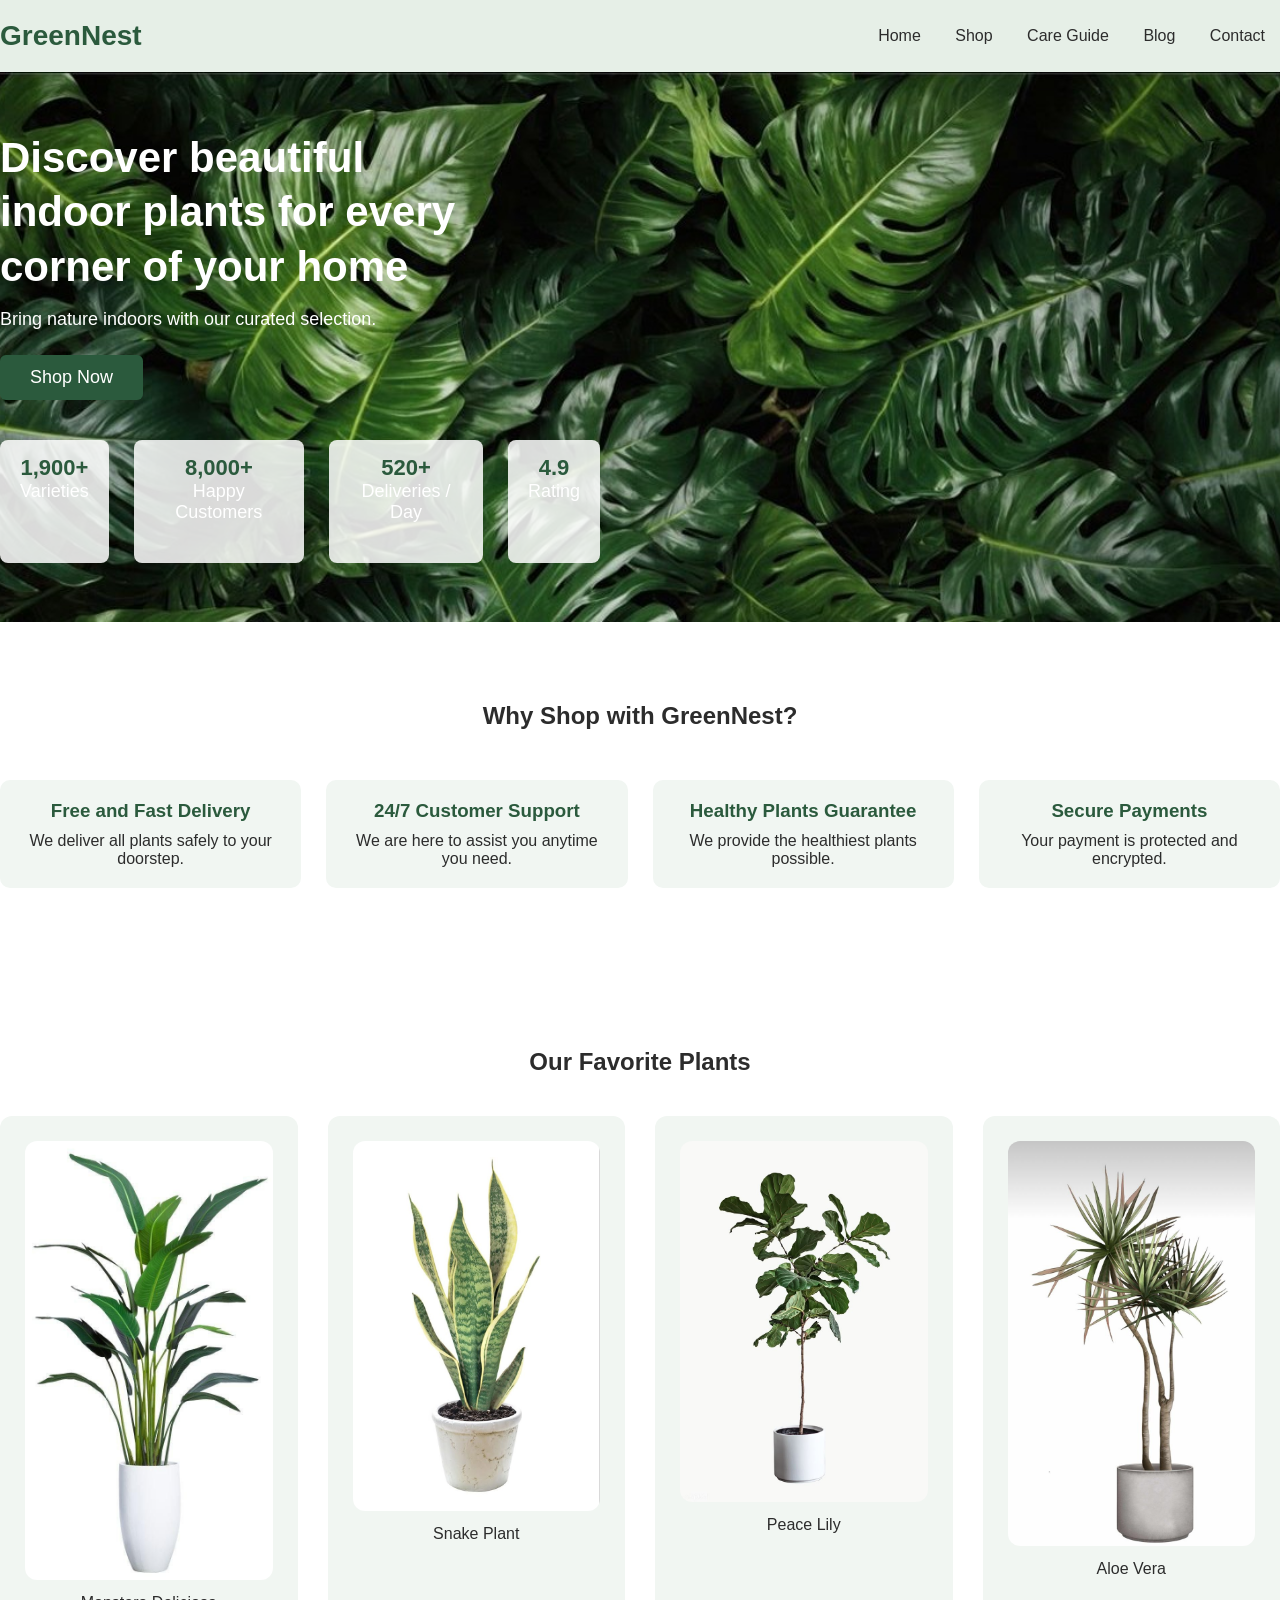
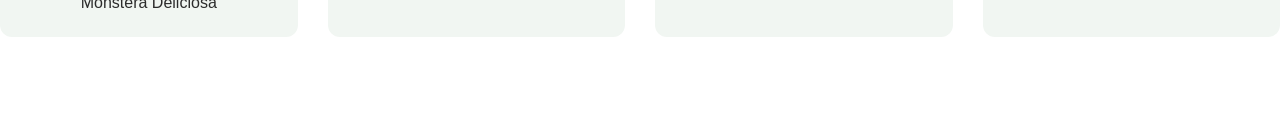
==== index.html @ 1a2069f9 "Create index.html" ====
<!DOCTYPE html>
<html lang="en">
<head>
    <meta charset="UTF-8">
    <meta name="viewport" content="width=device-width, initial-scale=1.0">
    <title>GreenNest</title>
    <link rel="stylesheet" href="style.css">
</head>
<body>

<!-- HEADER -->
<header>
    <div class="container nav">
        <h2 class="logo">GreenNest</h2>

        <nav>
            <a href="#">Home</a>
            <a href="#">Shop</a>
            <a href="#">Care Guide</a>
            <a href="#">Blog</a>
            <a href="#">Contact</a>
        </nav>
    </div>
</header>

<!-- HERO SECTION -->
<section class="hero">
    <div class="container hero-content">
        <h1>Discover beautiful<br> indoor plants for every<br> corner of your home</h1>
        <p>Bring nature indoors with our curated selection.</p>

        <button class="btn">Shop Now</button>

        <div class="stats">
            <div class="stat">
                <h3>1,900+</h3>
                <p>Varieties</p>
            </div>
            <div class="stat">
                <h3>8,000+</h3>
                <p>Happy Customers</p>
            </div>
            <div class="stat">
                <h3>520+</h3>
                <p>Deliveries / Day</p>
            </div>
            <div class="stat">
                <h3>4.9</h3>
                <p>Rating</p>
            </div>
        </div>
    </div>
</section>

<!-- WHY SHOP SECTION -->
<section class="why">
    <div class="container">
        <h2>Why Shop with GreenNest?</h2>

        <div class="why-grid">
            <div class="why-item">
                <h3>Free and Fast Delivery</h3>
                <p>We deliver all plants safely to your doorstep.</p>
            </div>

            <div class="why-item">
                <h3>24/7 Customer Support</h3>
                <p>We are here to assist you anytime you need.</p>
            </div>

            <div class="why-item">
                <h3>Healthy Plants Guarantee</h3>
                <p>We provide the healthiest plants possible.</p>
            </div>

            <div class="why-item">
                <h3>Secure Payments</h3>
                <p>Your payment is protected and encrypted.</p>
            </div>
        </div>
    </div>
</section>

<!-- FEATURED PLANTS -->
<section class="featured">
    <div class="container">
        <h2>Our Favorite Plants</h2>

        <div class="plant-grid">
            <div class="plant-card">
                <img src="img/Planta Bananeira Ravenala 18 Folhas Palmeira 310cm Folhagem.jpg" alt="">
                <p>Monstera Deliciosa</p>
            </div>

            <div class="plant-card">
                <img src="img/Download (2).jpg" alt="">
                <p>Snake Plant</p>
            </div>

            <div class="plant-card">
                <img src="img/Download (3).jpg" alt="">
                <p>Peace Lily</p>
            </div>

            <div class="plant-card">
                <img src="img/Download (4).jpg" alt="">
                <p>Aloe Vera</p>
            </div>
        </div>
    </div>
</section>

</body>
</html>
---- style.css ----
* {
    margin: 0;
    padding: 0;
    box-sizing: border-box;
    font-family: "Arial", sans-serif;
}

body {
    background: #f3f3f3;
    color: #2c2c2c;
}

/* HEADER */
header {
    background: #e6efe7;
    padding: 20px 0;
}

.nav {
    display: flex;
    justify-content: space-between;
    align-items: center;
}

.logo {
    color: #2b5a3d;
    font-size: 28px;
    font-weight: bold;
}

nav a {
    margin: 0 15px;
    text-decoration: none;
    color: #2c2c2c;
    font-weight: 500;
}

.icons span {
    margin-left: 15px;
    font-size: 20px;
    cursor: pointer;
}

/* HERO SECTION */
.hero {
    background: url("img/Download.jpg") center/cover no-repeat;
    height: 550px;
    display: flex;
    align-items: center;
}

.hero-content {
    max-width: 600px;
    color: white;
}

.hero h1 {
    font-size: 42px;
    line-height: 1.3;
    margin-bottom: 15px;
}

.hero p {
    font-size: 18px;
    margin-bottom: 25px;
}

.btn {
    padding: 12px 30px;
    border: none;
    background: #2b5a3d;
    color: white;
    font-size: 18px;
    border-radius: 6px;
    cursor: pointer;
}

.stats {
    margin-top: 40px;
    display: flex;
    gap: 25px;
}

.stat {
    background: rgba(255,255,255,0.85);
    padding: 15px 20px;
    border-radius: 8px;
    text-align: center;
}

.stat h3 {
    font-size: 22px;
    color: #2b5a3d;
}

/* WHY SHOP */
.why {
    padding: 80px 0;
    background: #ffffff;
    text-align: center;
}

.why-grid {
    margin-top: 50px;
    display: grid;
    grid-template-columns: repeat(4, 1fr);
    gap: 25px;
}

.why-item {
    background: #f1f6f2;
    padding: 20px;
    border-radius: 10px;
}

.why-item h3 {
    color: #2b5a3d;
    margin-bottom: 10px;
}

/* FAVORITE PLANTS */
.featured {
    padding: 80px 0;
    background: #ffffff;
    text-align: center;
}

.plant-grid {
    margin-top: 40px;
    display: grid;
    grid-template-columns: repeat(4, 1fr);
    gap: 30px;
}

.plant-card {
    background: #f1f6f2;
    padding: 25px;
    border-radius: 12px;
}

.plant-card img {
    width: 100%;
    border-radius: 12px;
    margin-bottom: 10px;
}
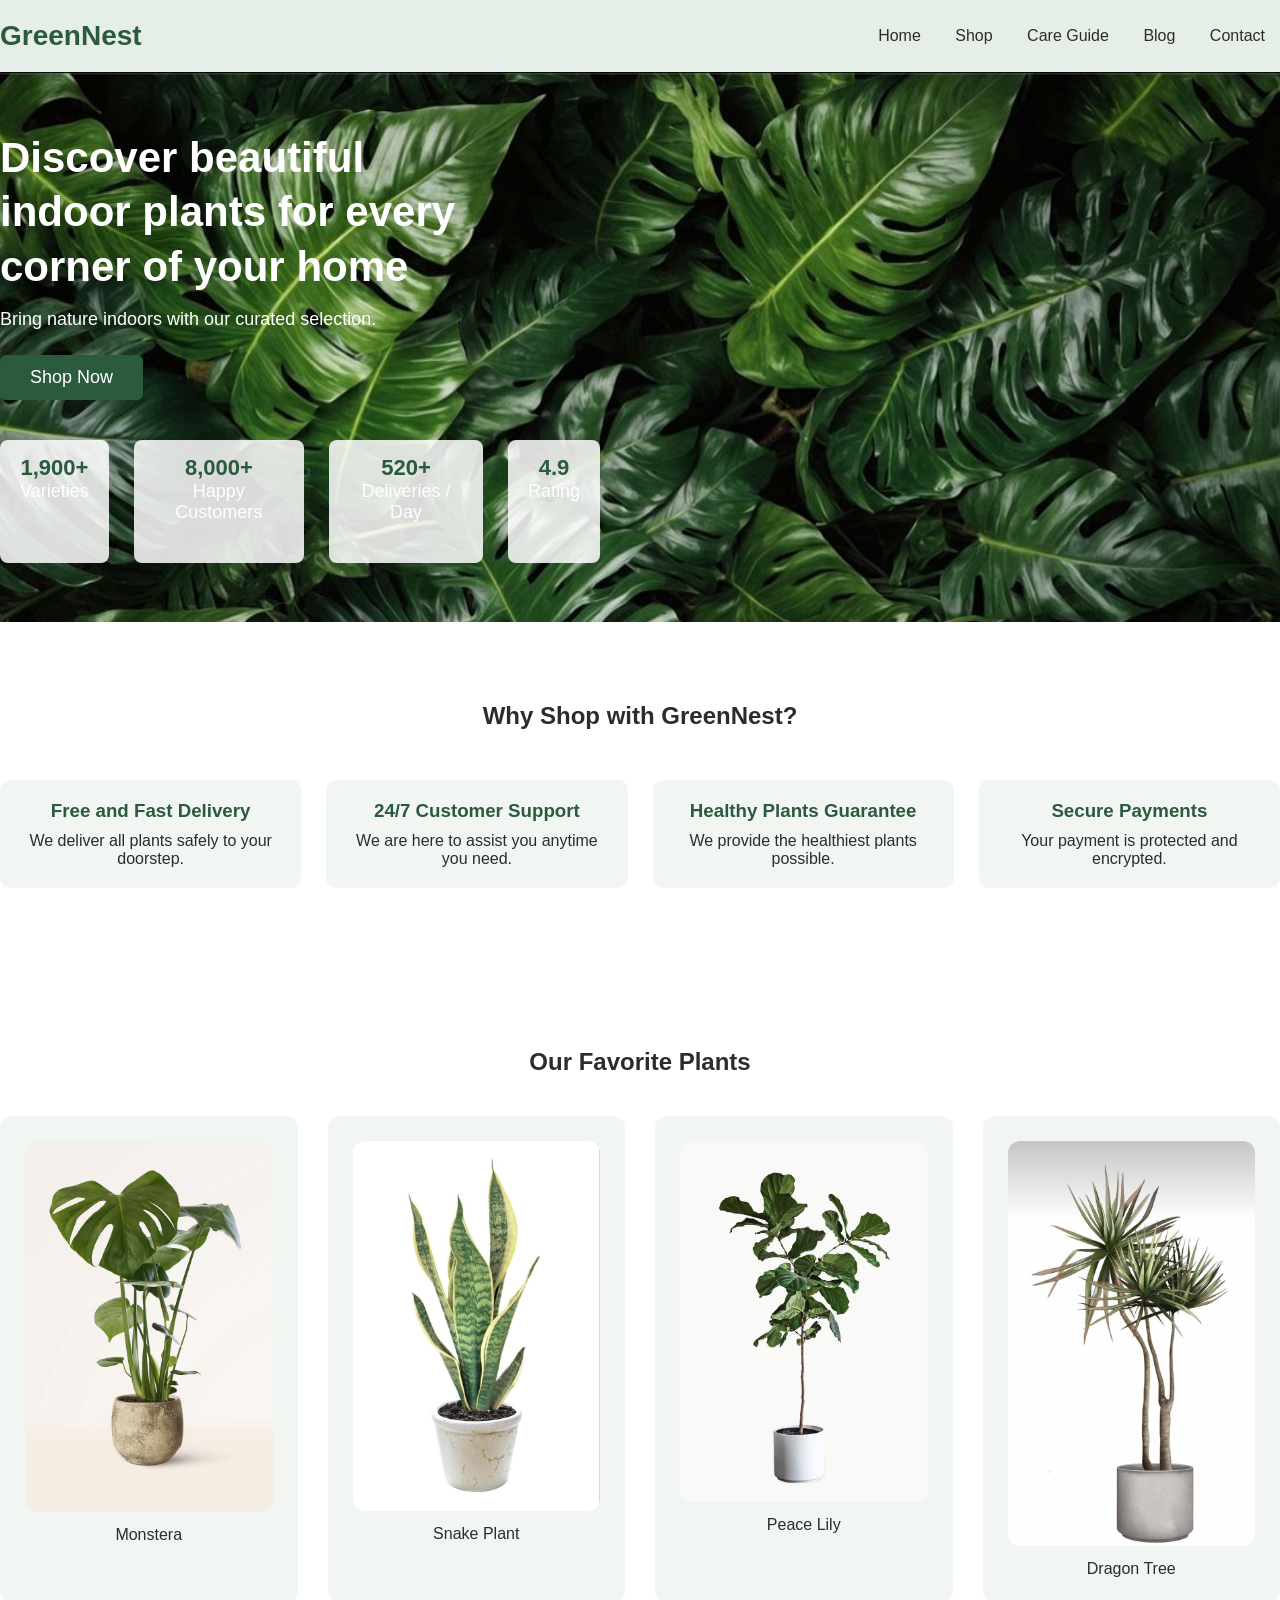
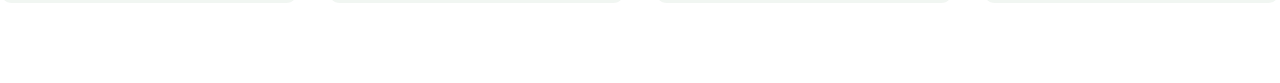
==== commit 0f6eb008: "Rename image files to descriptive names" ====
--- a/index.html
+++ b/index.html
@@ -9,7 +9,7 @@
 <body>
 
 <!-- HEADER -->
-<header>
+<header class="complet">
     <div class="container nav">
         <h2 class="logo">GreenNest</h2>
 
@@ -88,23 +88,23 @@
 
         <div class="plant-grid">
             <div class="plant-card">
-                <img src="img/Planta Bananeira Ravenala 18 Folhas Palmeira 310cm Folhagem.jpg" alt="">
-                <p>Monstera Deliciosa</p>
+                <img src="img/monstera.jpg" alt="">
+                <p>Monstera</p>
             </div>
 
             <div class="plant-card">
-                <img src="img/Download (2).jpg" alt="">
+                <img src="img/snake-plant.jpg" alt="">
                 <p>Snake Plant</p>
             </div>
 
             <div class="plant-card">
-                <img src="img/Download (3).jpg" alt="">
+                <img src="img/peace-lily.jpg" alt="">
                 <p>Peace Lily</p>
             </div>
 
             <div class="plant-card">
-                <img src="img/Download (4).jpg" alt="">
-                <p>Aloe Vera</p>
+                <img src="img/dragon-tree.jpg" alt="">
+                <p>Dragon Tree</p>
             </div>
         </div>
     </div>
--- a/style.css
+++ b/style.css
@@ -43,7 +43,7 @@
 
 /* HERO SECTION */
 .hero {
-    background: url("img/Download.jpg") center/cover no-repeat;
+    background: url("img/header.jpg") center/cover no-repeat;
     height: 550px;
     display: flex;
     align-items: center;
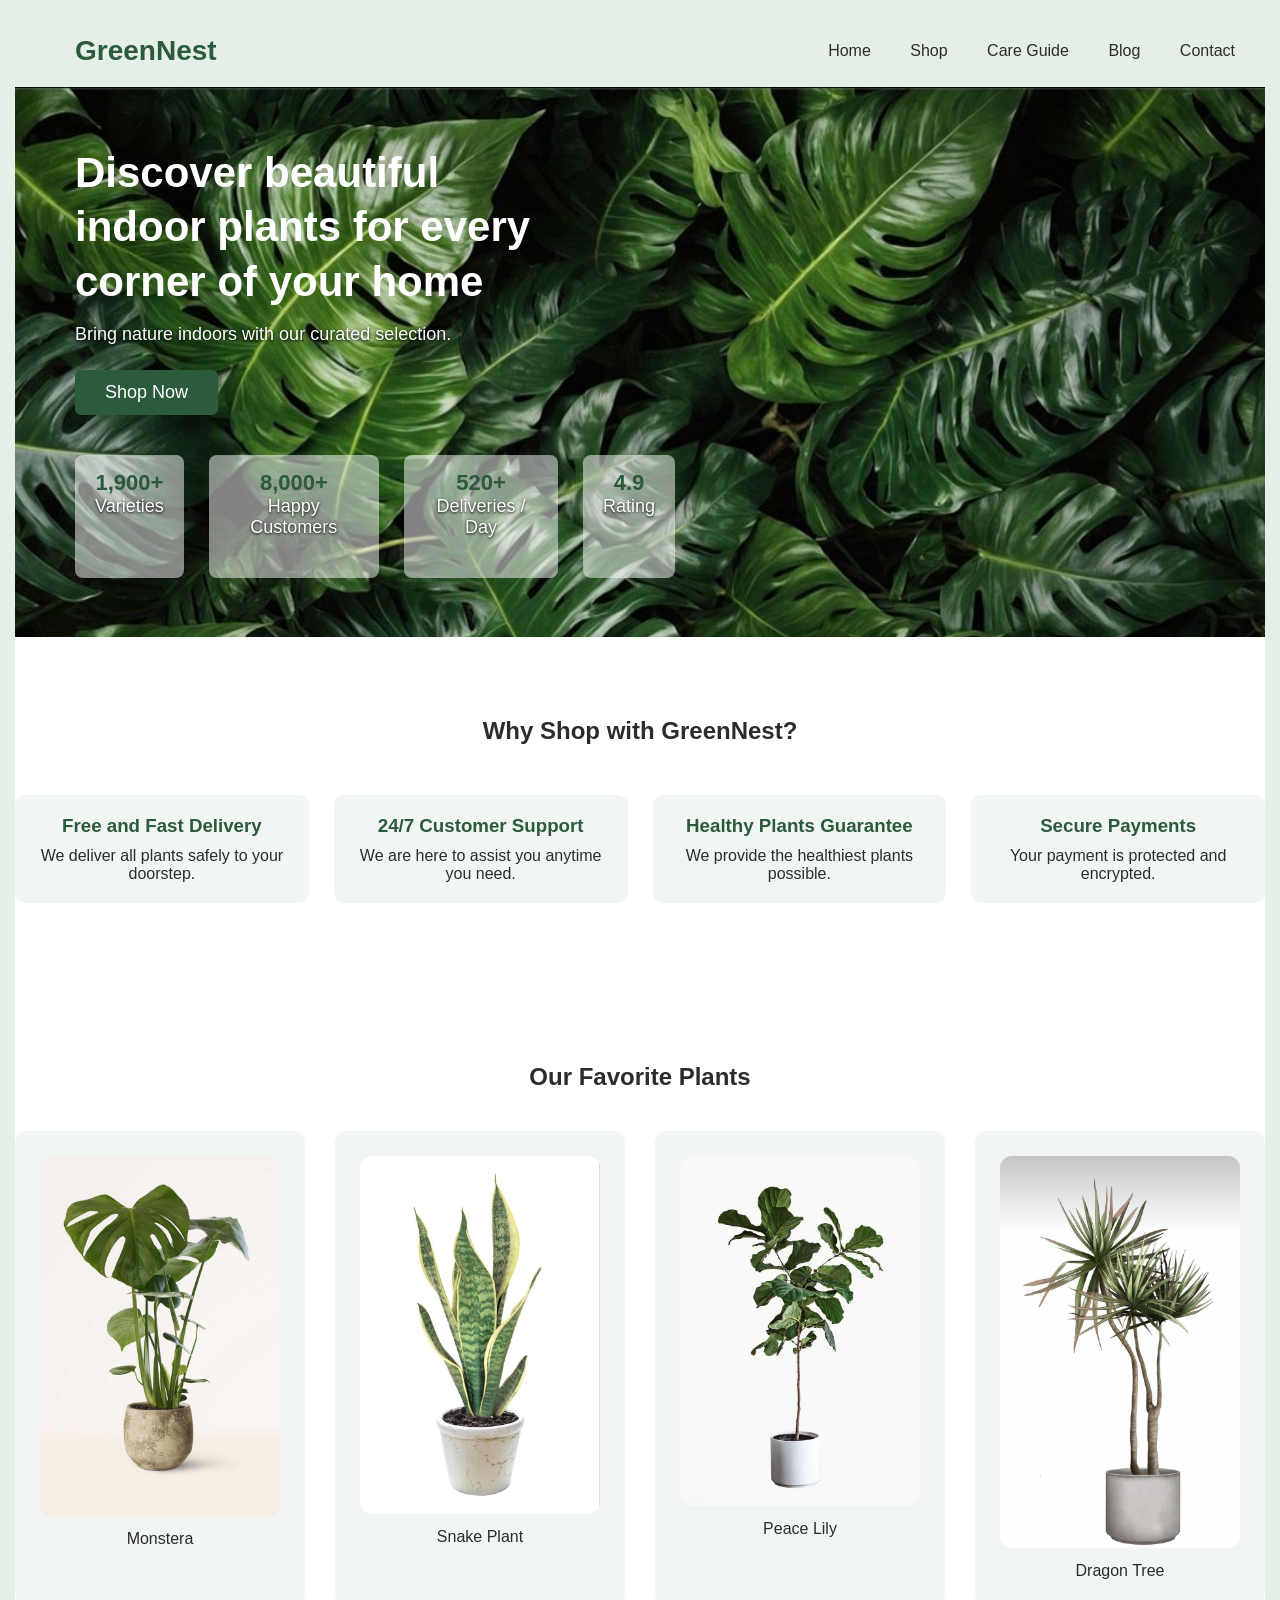
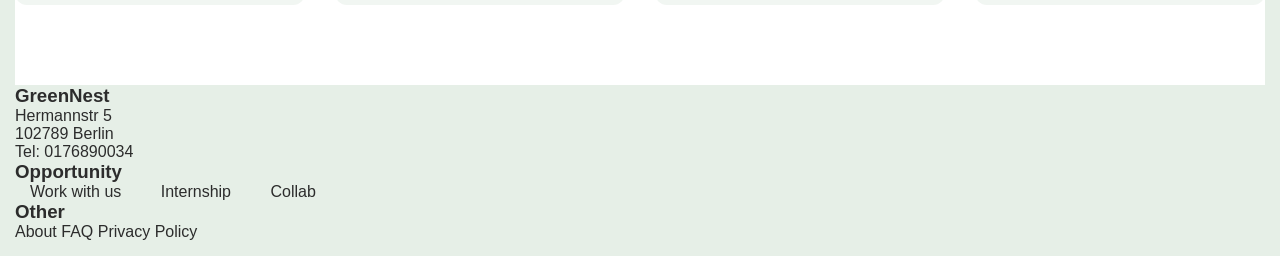
==== commit 33246827: "Add footer columns (Other section) - pending CSS styling" ====
--- a/index.html
+++ b/index.html
@@ -109,6 +109,30 @@
         </div>
     </div>
 </section>
+<footer>
+    <div class="bigbox">
+        <div class="information">
+            <h3 class="text-base">GreenNest</h3>
+            <p>Hermannstr 5</p>
+            <p>102789 Berlin</p>
+            <p>Tel: 0176890034</p>
+        </div>
+        <div class="opportunity">
+            <h3 class="text-base">Opportunity</h3>
+            <nav class="footernav">
+                <a class="footerlink">Work with us</a>
+                <a class="footerlink">Internship</a>
+                <a class="footerlink">Collab</a>
+            </nav>
+        </div>
+        <div class="other">
+            <h3 class="text-base">Other</h3>
+            <a class="footernav">About</a>
+            <a class="footernav">FAQ</a>
+            <a class="footernav">Privacy Policy</a>
+        </div>
+    </div>
+</footer>
 
 </body>
 </html>
--- a/style.css
+++ b/style.css
@@ -6,26 +6,30 @@
 }
 
 body {
-    background: #f3f3f3;
+    background: #e6efe7;
     color: #2c2c2c;
+    margin: 15px;
 }
 
 /* HEADER */
 header {
     background: #e6efe7;
     padding: 20px 0;
+    
 }
 
 .nav {
     display: flex;
     justify-content: space-between;
     align-items: center;
+    margin-right: 10px;
 }
 
 .logo {
     color: #2b5a3d;
     font-size: 28px;
     font-weight: bold;
+    margin-left: 60px;
 }
 
 nav a {
@@ -33,6 +37,7 @@
     text-decoration: none;
     color: #2c2c2c;
     font-weight: 500;
+    margin-right: 20px;
 }
 
 .icons span {
@@ -52,6 +57,7 @@
 .hero-content {
     max-width: 600px;
     color: white;
+    margin-left: 60px;
 }
 
 .hero h1 {
@@ -63,6 +69,7 @@
 .hero p {
     font-size: 18px;
     margin-bottom: 25px;
+    text-shadow: 0 1px 3px rgba(0,0,0,1);
 }
 
 .btn {
@@ -82,7 +89,7 @@
 }
 
 .stat {
-    background: rgba(255,255,255,0.85);
+    background: rgba(255,255,255,0.50);
     padding: 15px 20px;
     border-radius: 8px;
     text-align: center;
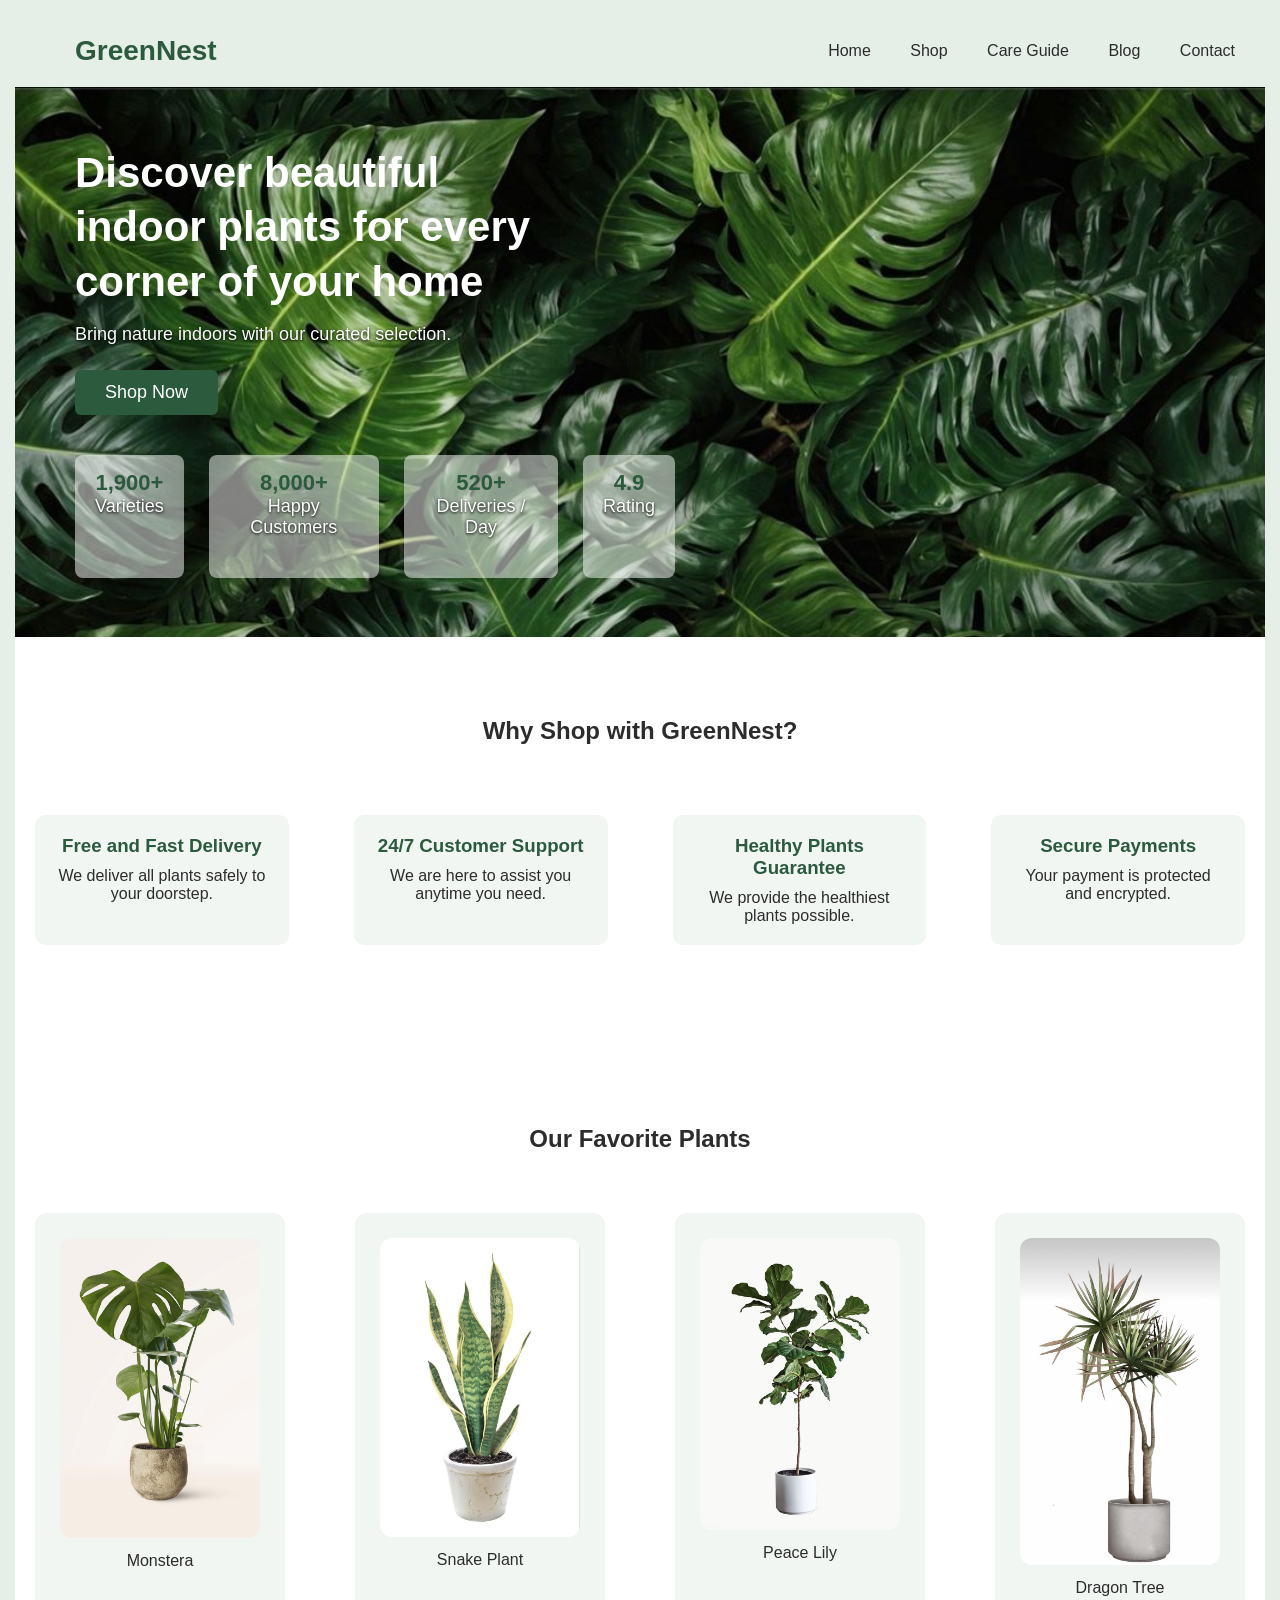
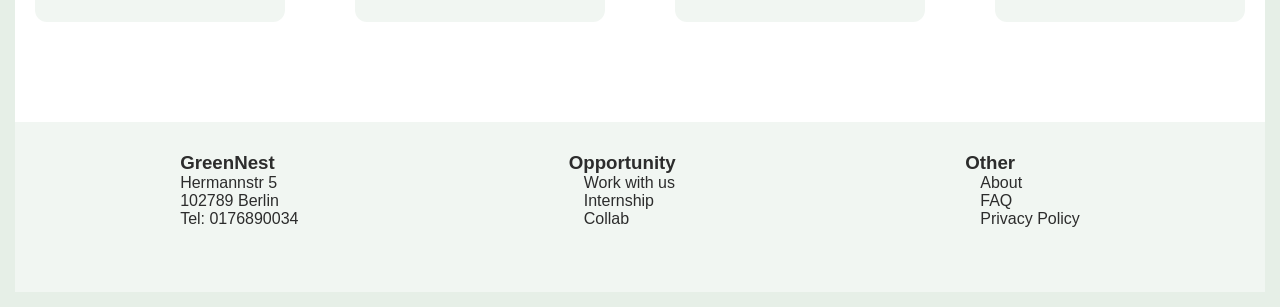
==== commit f92bcac4: "fix: correct footerlink class in Other nav section" ====
--- a/index.html
+++ b/index.html
@@ -120,16 +120,18 @@
         <div class="opportunity">
             <h3 class="text-base">Opportunity</h3>
             <nav class="footernav">
-                <a class="footerlink">Work with us</a>
-                <a class="footerlink">Internship</a>
-                <a class="footerlink">Collab</a>
+                <a class="footernav">Work with us</a>
+                <a class="footernav">Internship</a>
+                <a class="footernav">Collab</a>
             </nav>
         </div>
         <div class="other">
             <h3 class="text-base">Other</h3>
-            <a class="footernav">About</a>
-            <a class="footernav">FAQ</a>
-            <a class="footernav">Privacy Policy</a>
+            <nav class="footernav">
+                <a class="footernav">About</a>
+                <a class="footernav">FAQ</a>
+                <a class="footernav">Privacy Policy</a>
+            </nav>
         </div>
     </div>
 </footer>
--- a/style.css
+++ b/style.css
@@ -118,6 +118,7 @@
     background: #f1f6f2;
     padding: 20px;
     border-radius: 10px;
+    margin: 20px;
 }
 
 .why-item h3 {
@@ -143,6 +144,7 @@
     background: #f1f6f2;
     padding: 25px;
     border-radius: 12px;
+    margin: 20px;
 }
 
 .plant-card img {
@@ -150,3 +152,17 @@
     border-radius: 12px;
     margin-bottom: 10px;
 }
+
+.bigbox {
+    width: 100%;
+    height: 170px;
+    padding: 30px;
+    display: flex;
+    justify-content: space-around;
+    background-color: #f1f6f2;
+    
+}
+
+.footernav {
+    display: block;
+}
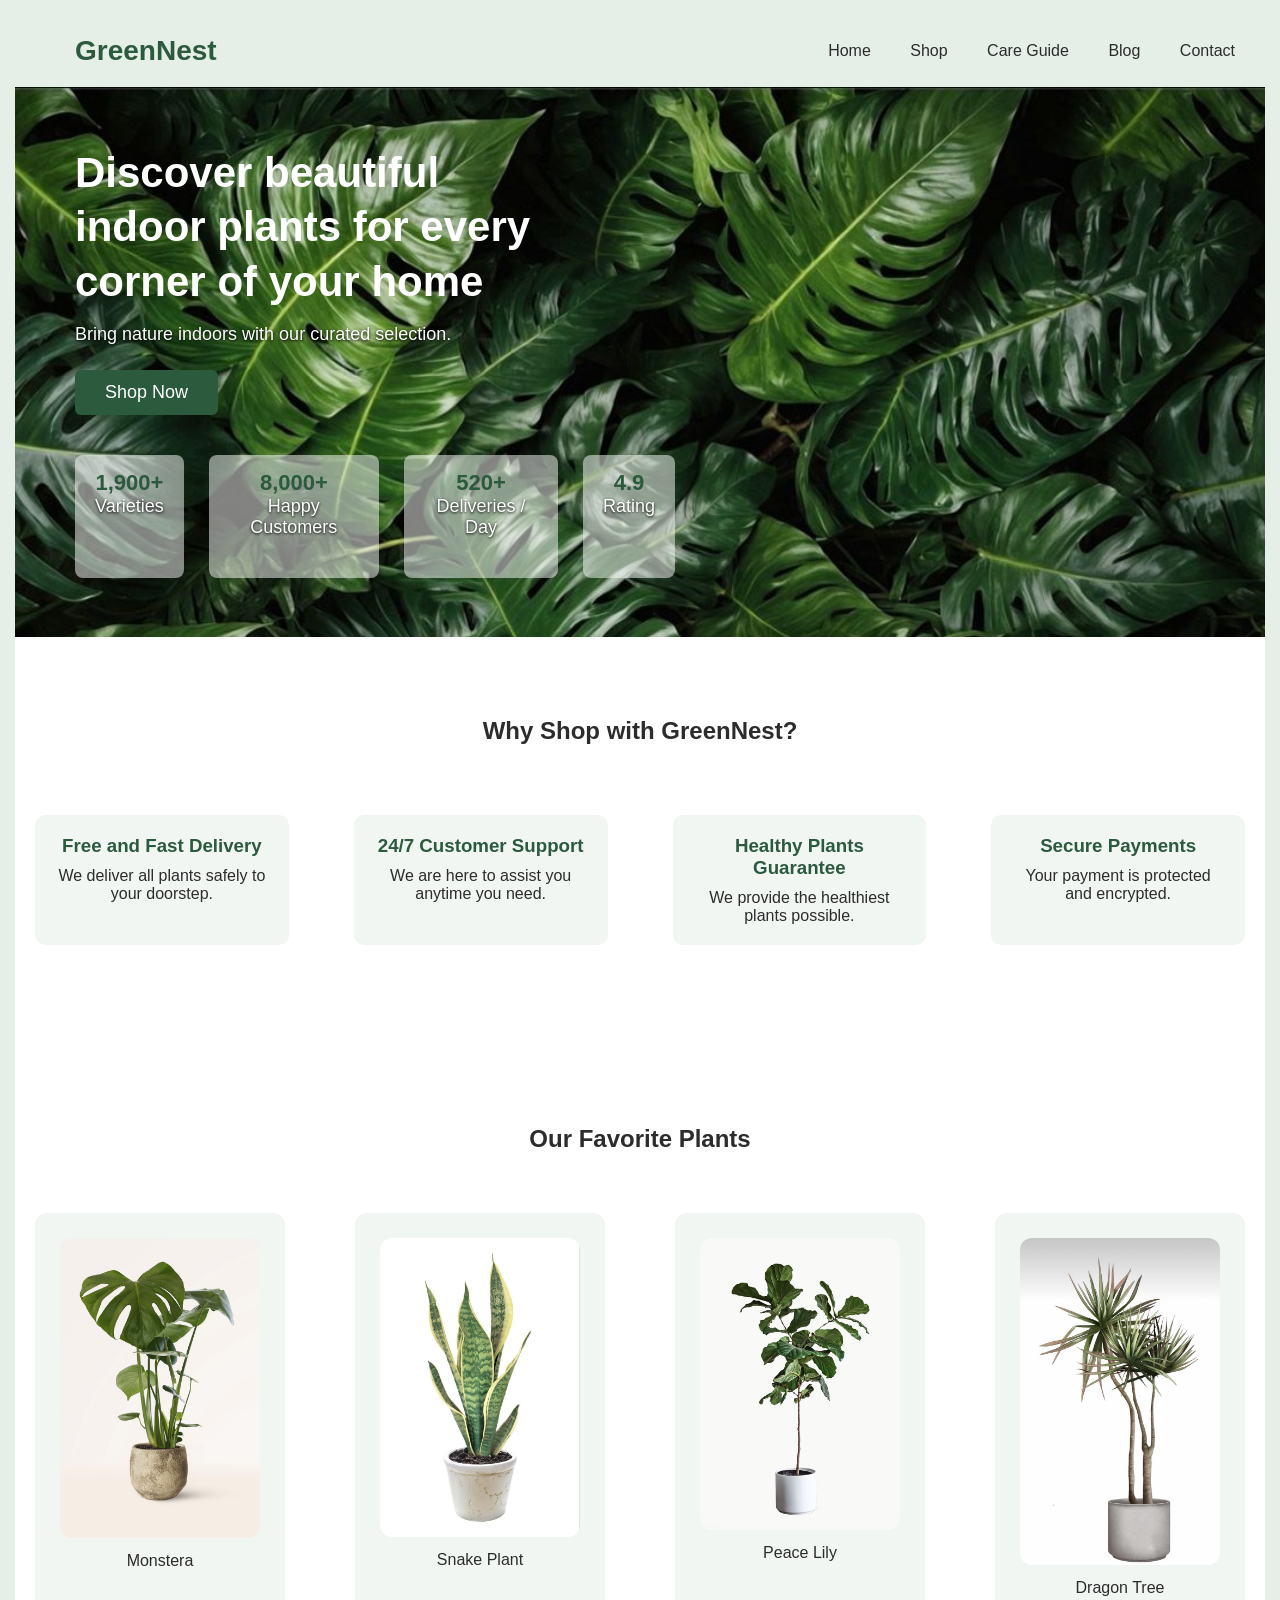
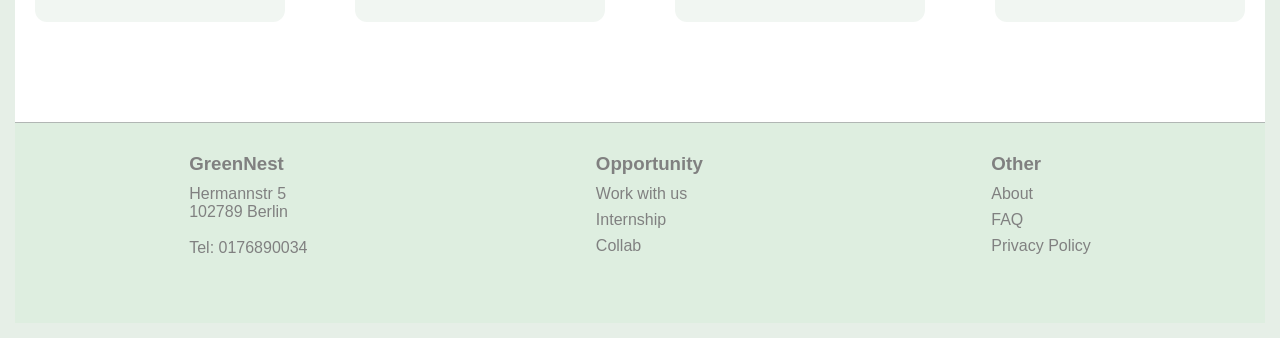
==== commit 9c205191: "feature: add footer" ====
--- a/index.html
+++ b/index.html
@@ -115,22 +115,23 @@
             <h3 class="text-base">GreenNest</h3>
             <p>Hermannstr 5</p>
             <p>102789 Berlin</p>
+            <br>
             <p>Tel: 0176890034</p>
         </div>
         <div class="opportunity">
             <h3 class="text-base">Opportunity</h3>
             <nav class="footernav">
-                <a class="footernav">Work with us</a>
-                <a class="footernav">Internship</a>
-                <a class="footernav">Collab</a>
+                <a class="footerlink">Work with us</a>
+                <a class="footerlink">Internship</a>
+                <a class="footerlink">Collab</a>
             </nav>
         </div>
         <div class="other">
             <h3 class="text-base">Other</h3>
             <nav class="footernav">
-                <a class="footernav">About</a>
-                <a class="footernav">FAQ</a>
-                <a class="footernav">Privacy Policy</a>
+                <a class="footerlink">About</a>
+                <a class="footerlink">FAQ</a>
+                <a class="footerlink">Privacy Policy</a>
             </nav>
         </div>
     </div>
--- a/style.css
+++ b/style.css
@@ -153,16 +153,29 @@
     margin-bottom: 10px;
 }
 
+footer {
+    border-top: 1px solid #b1b6b4;
+}
+
+.text-base {
+    text-align: left;
+    margin-bottom: 10px;
+}
+
 .bigbox {
     width: 100%;
-    height: 170px;
+    height: 200px;
     padding: 30px;
     display: flex;
     justify-content: space-around;
-    background-color: #f1f6f2;
+    background-color: #deeee0;
+    color: gray; 
     
 }
 
-.footernav {
+.footerlink {
+    margin: auto;
+    margin-bottom: 8px;
     display: block;
+    color: gray;
 }
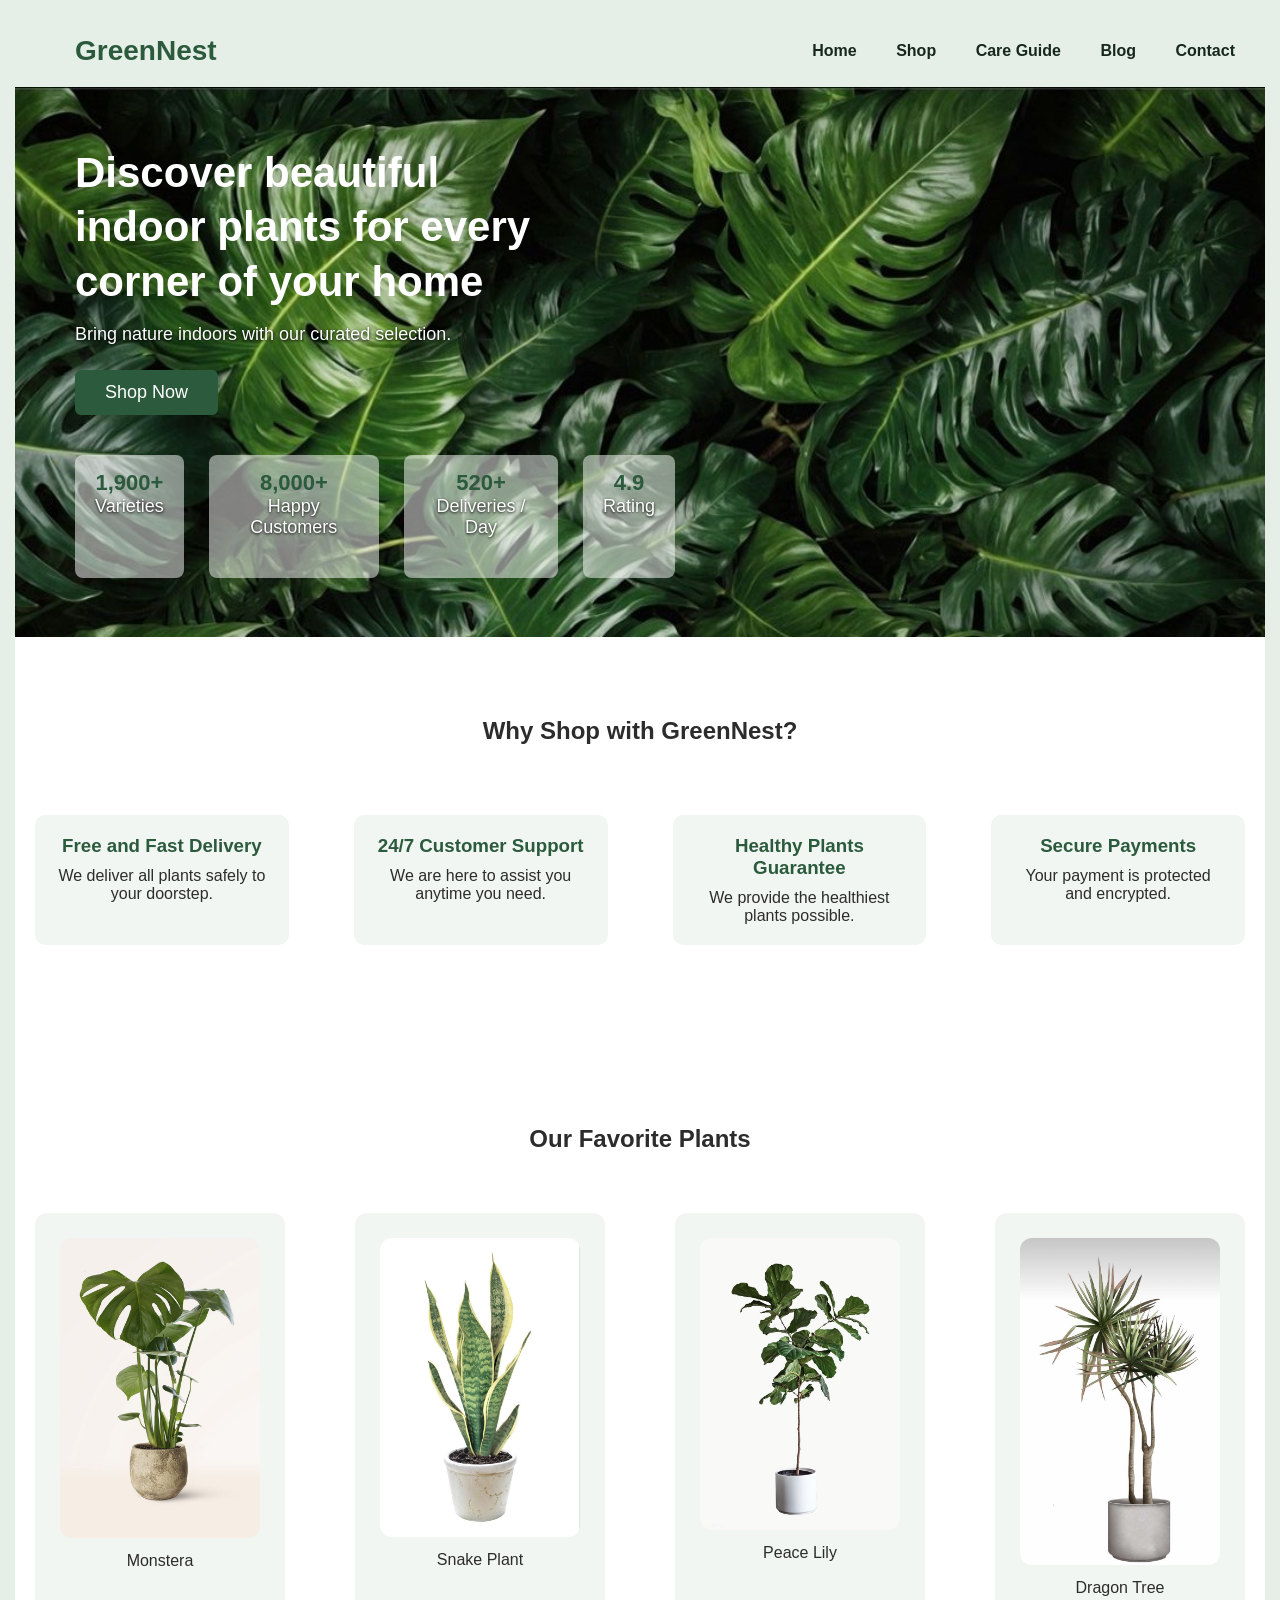
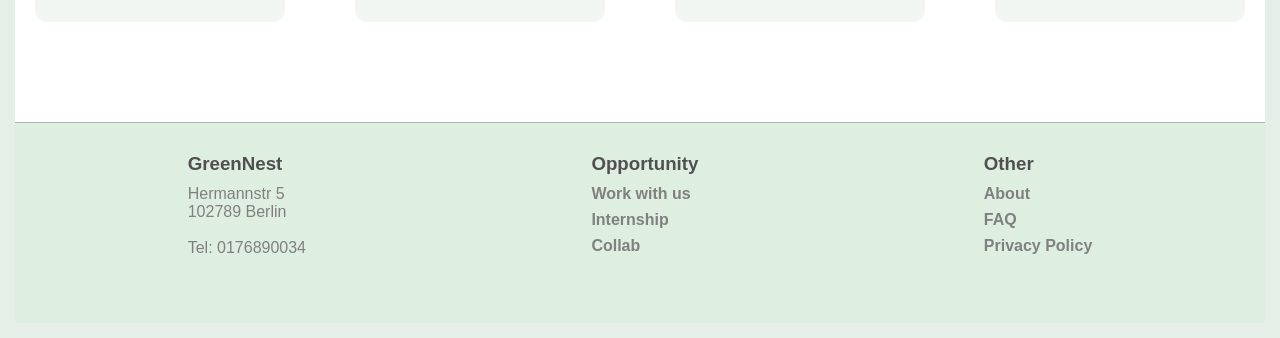
==== commit 97a030b5: "fix clickable buttons" ====
--- a/index.html
+++ b/index.html
@@ -14,11 +14,11 @@
         <h2 class="logo">GreenNest</h2>
 
         <nav>
-            <a href="#">Home</a>
-            <a href="#">Shop</a>
-            <a href="#">Care Guide</a>
-            <a href="#">Blog</a>
-            <a href="#">Contact</a>
+            <a href="wip.html">Home</a>
+            <a href="wip.html">Shop</a>
+            <a href="wip.html">Care Guide</a>
+            <a href="wip.html">Blog</a>
+            <a href="wip.html">Contact</a>
         </nav>
     </div>
 </header>
@@ -121,17 +121,17 @@
         <div class="opportunity">
             <h3 class="text-base">Opportunity</h3>
             <nav class="footernav">
-                <a class="footerlink">Work with us</a>
-                <a class="footerlink">Internship</a>
-                <a class="footerlink">Collab</a>
+                <a class="footerlink" href="wip.html">Work with us</a>
+                <a class="footerlink" href="wip.html">Internship</a>
+                <a class="footerlink" href="wip.html">Collab</a>
             </nav>
         </div>
         <div class="other">
             <h3 class="text-base">Other</h3>
             <nav class="footernav">
-                <a class="footerlink">About</a>
-                <a class="footerlink">FAQ</a>
-                <a class="footerlink">Privacy Policy</a>
+                <a class="footerlink" href="wip.html">About</a>
+                <a class="footerlink" href="wip.html">FAQ</a>
+                <a class="footerlink" href="wip.html">Privacy Policy</a>
             </nav>
         </div>
     </div>
--- a/style.css
+++ b/style.css
@@ -35,9 +35,14 @@
 nav a {
     margin: 0 15px;
     text-decoration: none;
-    color: #2c2c2c;
-    font-weight: 500;
+    color: #16281d;
+    font-weight: 700;
     margin-right: 20px;
+    transition: color 0.2s ease;
+}
+
+nav a:hover {
+    color: #2b5a3d;
 }
 
 .icons span {
@@ -160,6 +165,7 @@
 .text-base {
     text-align: left;
     margin-bottom: 10px;
+    color: #515050;
 }
 
 .bigbox {
@@ -178,4 +184,9 @@
     margin-bottom: 8px;
     display: block;
     color: gray;
+    transition: color 0.2s ease;
+}
+
+.footerlink:hover {
+    color: #2b5a3d;
 }
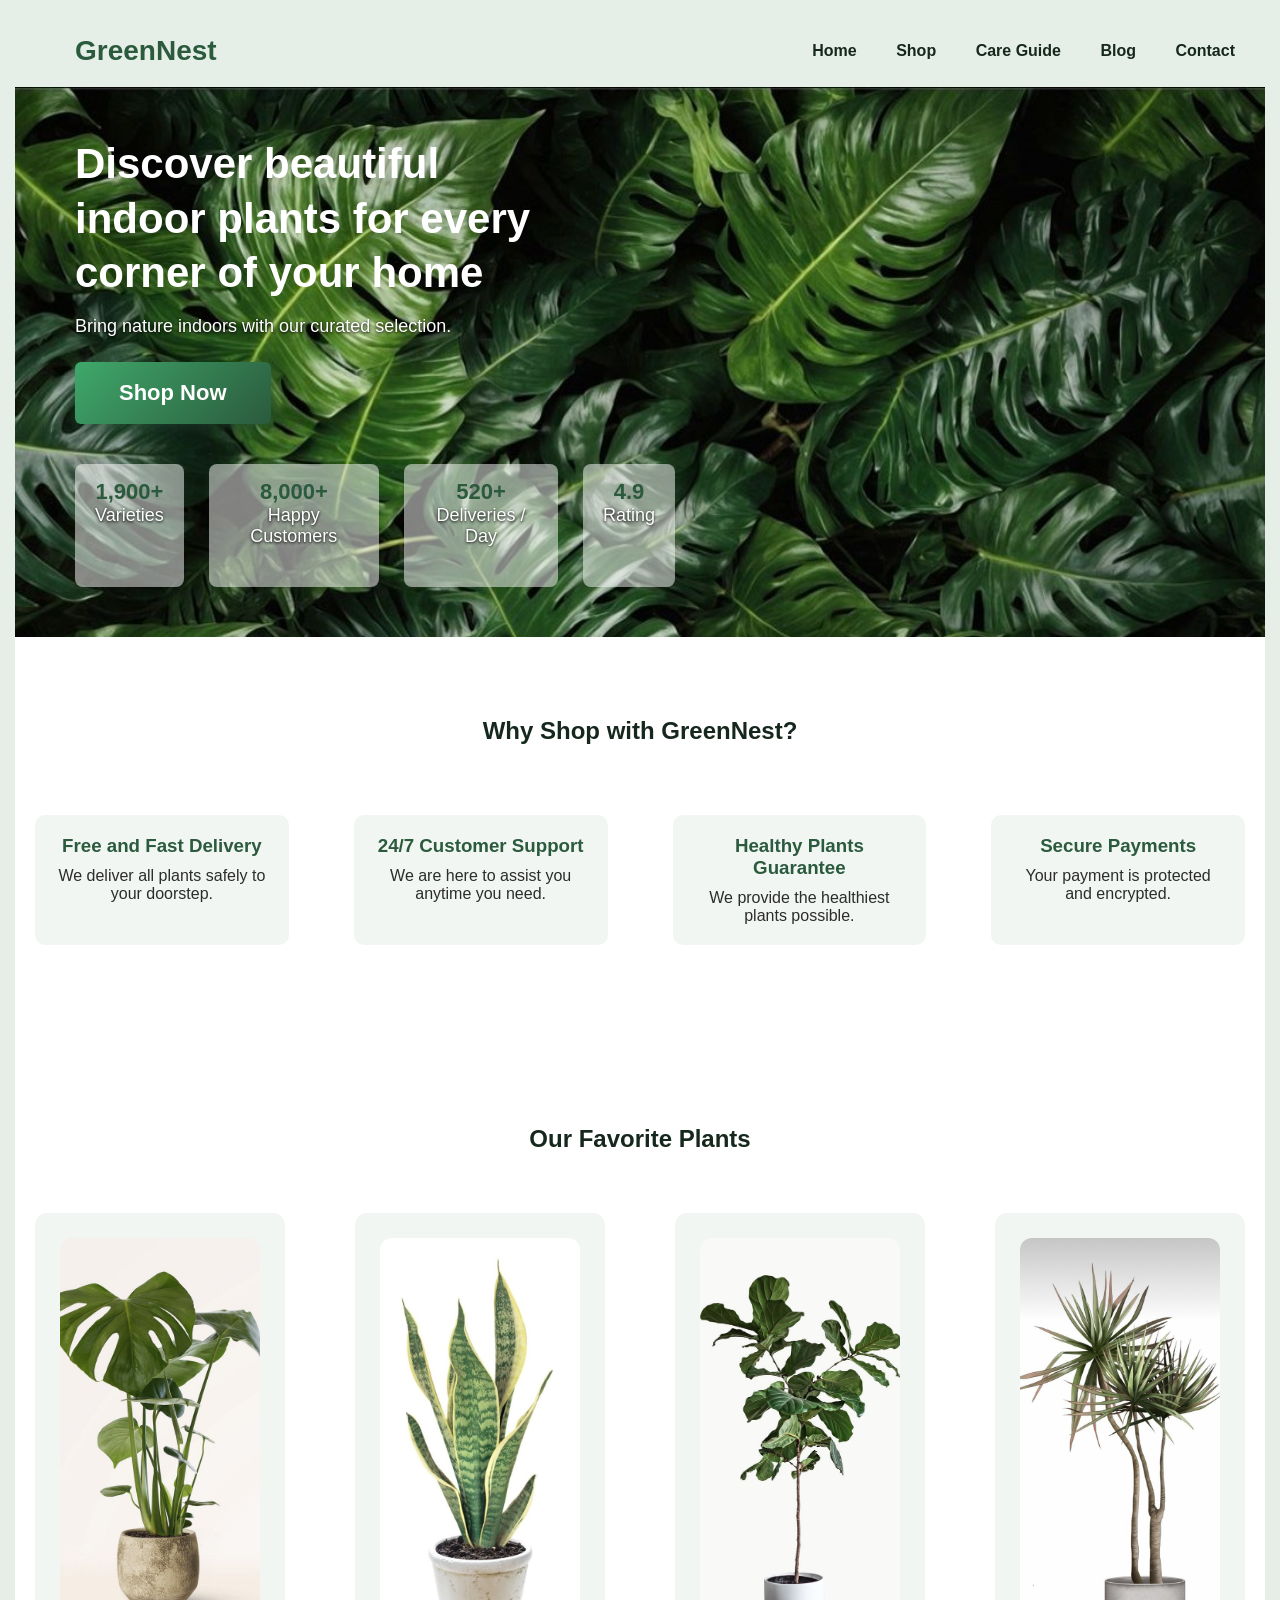
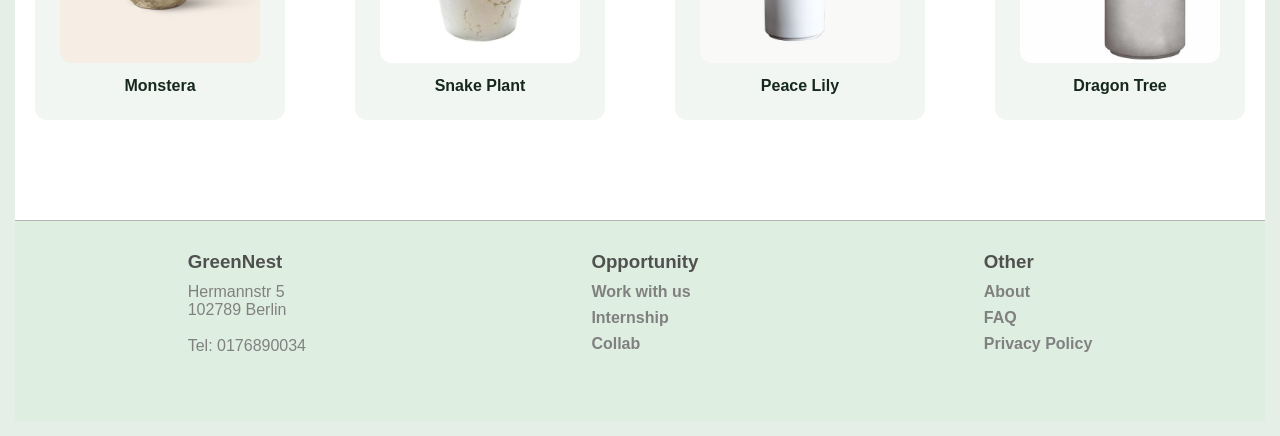
==== commit fc25ce14: "fix buttom" ====
--- a/index.html
+++ b/index.html
@@ -29,7 +29,7 @@
         <h1>Discover beautiful<br> indoor plants for every<br> corner of your home</h1>
         <p>Bring nature indoors with our curated selection.</p>
 
-        <button class="btn">Shop Now</button>
+        <a href="wip.html" class="btn">Shop Now</a>
 
         <div class="stats">
             <div class="stat">
--- a/style.css
+++ b/style.css
@@ -78,13 +78,28 @@
 }
 
 .btn {
-    padding: 12px 30px;
+    display: inline-block;
+    padding: 18px 44px;
     border: none;
-    background: #2b5a3d;
+    background: linear-gradient(135deg, #3fa86a, #2b5a3d);
     color: white;
-    font-size: 18px;
+    font-size: 22px;
+    font-weight: 700;
+    text-decoration: none;
     border-radius: 6px;
     cursor: pointer;
+    box-shadow: 0 4px 14px rgba(43, 90, 61, 0.5);
+    transition: transform 0.2s ease, box-shadow 0.2s ease, background 0.2s ease;
+}
+
+.btn:hover {
+    background: linear-gradient(135deg, #4fc47f, #2b5a3d);
+    transform: translateY(-3px) scale(1.05);
+    box-shadow: 0 8px 20px rgba(43, 90, 61, 0.65);
+}
+
+.btn:active {
+    transform: translateY(0) scale(0.98);
 }
 
 .stats {
@@ -112,6 +127,11 @@
     text-align: center;
 }
 
+.why h2 {
+    color: #16281d;
+    font-weight: 700;
+}
+
 .why-grid {
     margin-top: 50px;
     display: grid;
@@ -138,6 +158,11 @@
     text-align: center;
 }
 
+.featured h2 {
+    color: #16281d;
+    font-weight: 700;
+}
+
 .plant-grid {
     margin-top: 40px;
     display: grid;
@@ -154,8 +179,15 @@
 
 .plant-card img {
     width: 100%;
+    height: 425px;
+    object-fit: cover;
     border-radius: 12px;
     margin-bottom: 10px;
+}
+
+.plant-card p {
+    color: #16281d;
+    font-weight: 700;
 }
 
 footer {
